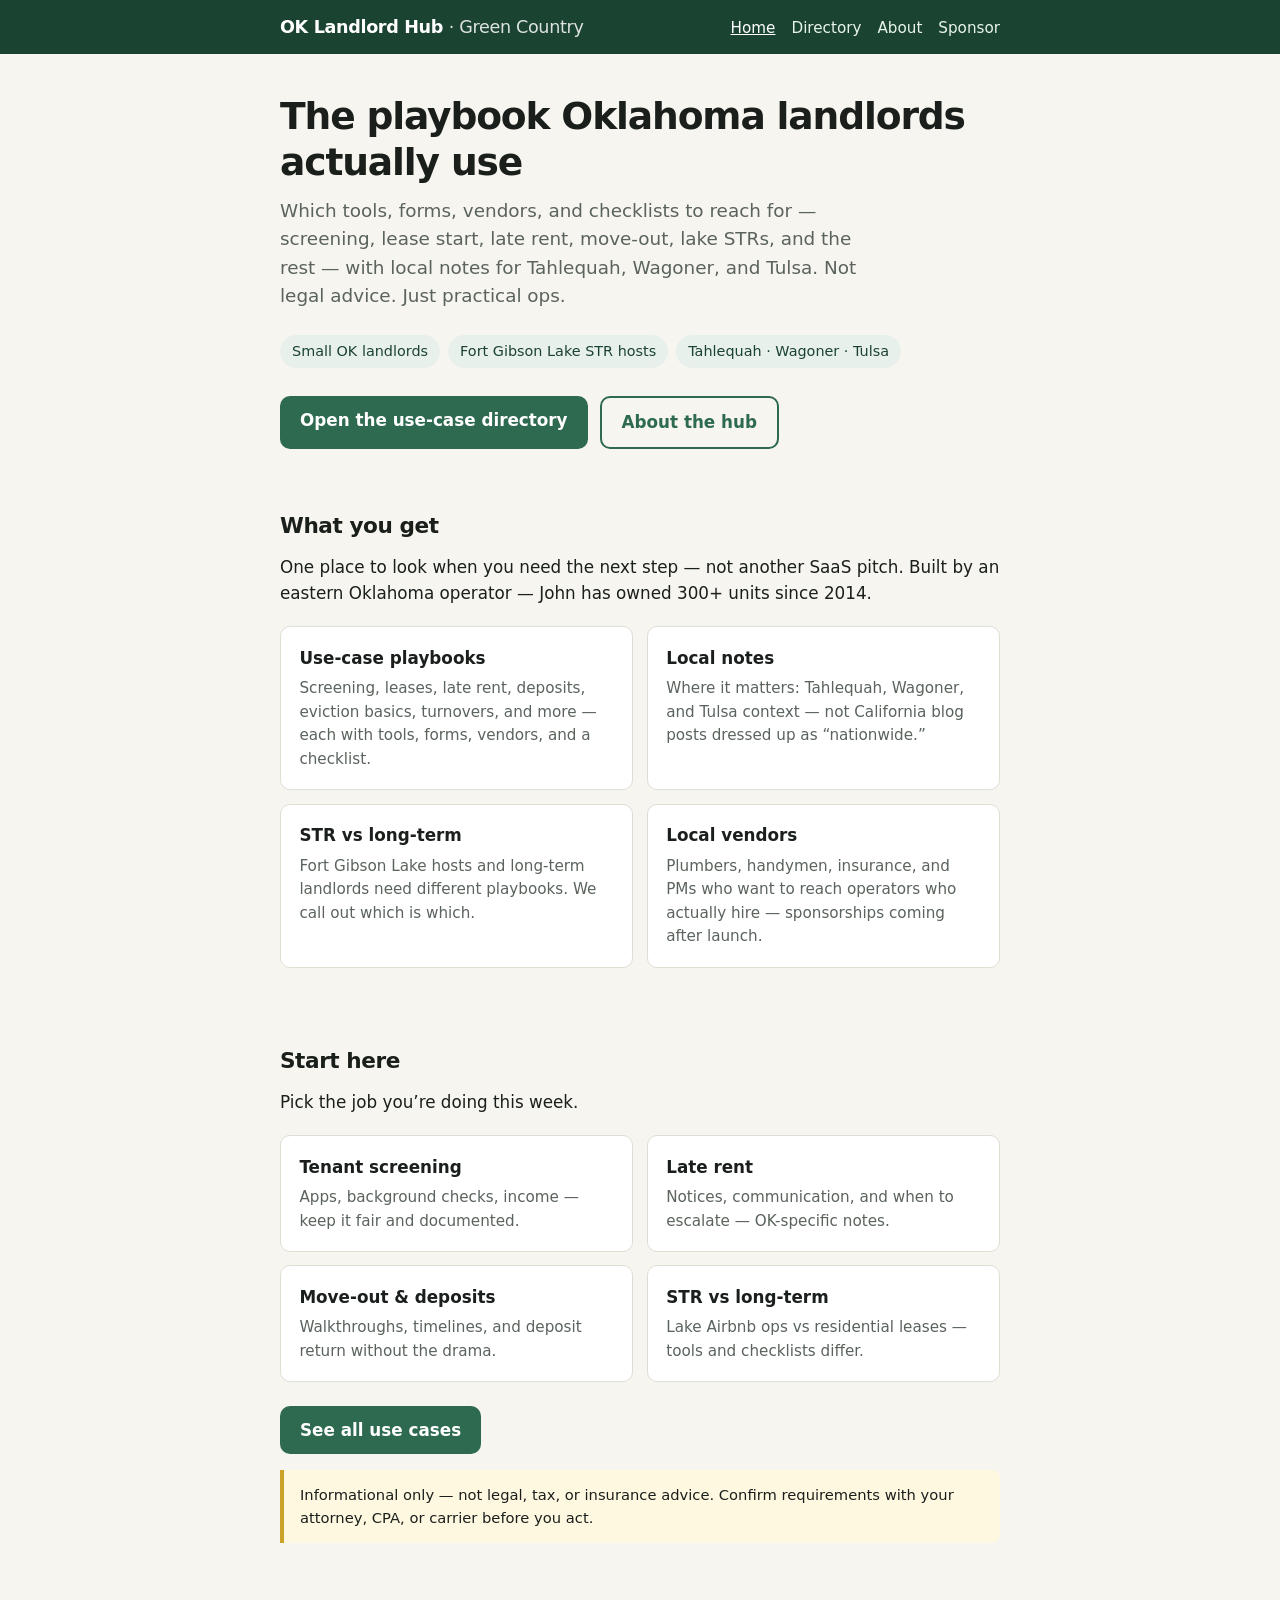
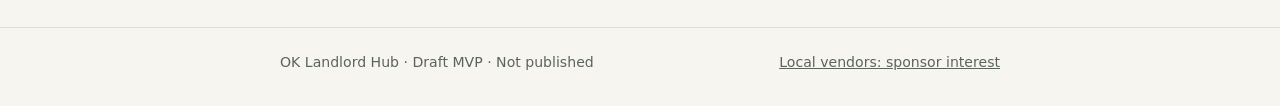
==== index.html @ 3c084bcd "OK Landlord Hub MVP site" ====
<!DOCTYPE html>
<html lang="en">
<head>
  <meta charset="utf-8">
  <meta name="viewport" content="width=device-width, initial-scale=1">
  <title>OK Landlord Hub — Playbooks for Oklahoma landlords &amp; lake STRs</title>
  <meta name="description" content="Practical tools, forms, vendors, and checklists for Oklahoma small landlords and Fort Gibson Lake short-term rental hosts. Tahlequah, Wagoner, Tulsa.">
  <link rel="stylesheet" href="styles.css">
</head>
<body>
  <header class="site-header">
    <div class="wrap">
      <a class="logo" href="index.html">OK Landlord Hub <span>· Green Country</span></a>
      <nav aria-label="Main">
        <ul class="nav">
          <li><a href="index.html" aria-current="page">Home</a></li>
          <li><a href="directory.html">Directory</a></li>
          <li><a href="about.html">About</a></li>
          <li><a href="sponsorship.html">Sponsor</a></li>
        </ul>
      </nav>
    </div>
  </header>

  <main>
    <section class="hero">
      <div class="wrap">
        <h1>The playbook Oklahoma landlords actually use</h1>
        <p class="lede">
          Which tools, forms, vendors, and checklists to reach for — screening, lease start,
          late rent, move-out, lake STRs, and the rest — with local notes for Tahlequah,
          Wagoner, and Tulsa. Not legal advice. Just practical ops.
        </p>
        <ul class="who" aria-label="Who this is for">
          <li>Small OK landlords</li>
          <li>Fort Gibson Lake STR hosts</li>
          <li>Tahlequah · Wagoner · Tulsa</li>
        </ul>
        <div class="btn-row">
          <a class="btn" href="directory.html">Open the use-case directory</a>
          <a class="btn btn-outline" href="about.html">About the hub</a>
        </div>
      </div>
    </section>

    <section class="section">
      <div class="wrap">
        <h2>What you get</h2>
        <p class="muted">
          One place to look when you need the next step — not another SaaS pitch.
          Built by an eastern Oklahoma operator — John has owned 300+ units since 2014.
        </p>
        <div class="card-grid">
          <article class="card">
            <h3><a href="directory.html">Use-case playbooks</a></h3>
            <p>Screening, leases, late rent, deposits, eviction basics, turnovers, and more — each with tools, forms, vendors, and a checklist.</p>
          </article>
          <article class="card">
            <h3>Local notes</h3>
            <p>Where it matters: Tahlequah, Wagoner, and Tulsa context — not California blog posts dressed up as “nationwide.”</p>
          </article>
          <article class="card">
            <h3>STR vs long-term</h3>
            <p>Fort Gibson Lake hosts and long-term landlords need different playbooks. We call out which is which.</p>
          </article>
          <article class="card">
            <h3><a href="sponsorship.html">Local vendors</a></h3>
            <p>Plumbers, handymen, insurance, and PMs who want to reach operators who actually hire — sponsorships coming after launch.</p>
          </article>
        </div>
      </div>
    </section>

    <section class="section">
      <div class="wrap">
        <h2>Start here</h2>
        <p class="muted">Pick the job you’re doing this week.</p>
        <div class="card-grid">
          <article class="card">
            <h3><a href="directory.html#screening">Tenant screening</a></h3>
            <p>Apps, background checks, income — keep it fair and documented.</p>
          </article>
          <article class="card">
            <h3><a href="directory.html#late-rent">Late rent</a></h3>
            <p>Notices, communication, and when to escalate — OK-specific notes.</p>
          </article>
          <article class="card">
            <h3><a href="directory.html#move-out">Move-out &amp; deposits</a></h3>
            <p>Walkthroughs, timelines, and deposit return without the drama.</p>
          </article>
          <article class="card">
            <h3><a href="directory.html#str-vs-ltr">STR vs long-term</a></h3>
            <p>Lake Airbnb ops vs residential leases — tools and checklists differ.</p>
          </article>
        </div>
        <p style="margin-top:1.5rem">
          <a class="btn" href="directory.html">See all use cases</a>
        </p>
        <p class="notice" role="note">
          Informational only — not legal, tax, or insurance advice. Confirm requirements with
          your attorney, CPA, or carrier before you act.
        </p>
      </div>
    </section>
  </main>

  <footer class="site-footer">
    <div class="wrap">
      <span>OK Landlord Hub · Draft MVP · Not published</span>
      <span><a href="sponsorship.html">Local vendors: sponsor interest</a></span>
    </div>
  </footer>
</body>
</html>
---- styles.css ----
/* OK Landlord Hub — shared mobile-friendly styles */
:root {
  --ink: #1a1f1c;
  --muted: #5a635c;
  --bg: #f7f5f0;
  --card: #ffffff;
  --accent: #2d6a4f;
  --accent-dark: #1b4332;
  --border: #e0ddd4;
  --warn: #7a5c00;
  --warn-bg: #fff8e1;
  --radius: 10px;
  --max: 720px;
  --font: system-ui, -apple-system, "Segoe UI", Roboto, "Helvetica Neue", Arial, sans-serif;
}

*, *::before, *::after { box-sizing: border-box; }

html { scroll-behavior: smooth; }

body {
  margin: 0;
  font-family: var(--font);
  font-size: 1.05rem;
  line-height: 1.55;
  color: var(--ink);
  background: var(--bg);
}

a { color: var(--accent); }
a:hover { color: var(--accent-dark); }

img { max-width: 100%; height: auto; }

.wrap {
  width: min(100% - 2rem, var(--max));
  margin-inline: auto;
}

/* Header */
.site-header {
  background: var(--accent-dark);
  color: #fff;
  padding: 0.85rem 0;
  position: sticky;
  top: 0;
  z-index: 20;
}

.site-header .wrap {
  display: flex;
  flex-wrap: wrap;
  align-items: center;
  justify-content: space-between;
  gap: 0.75rem 1.25rem;
}

.logo {
  color: #fff;
  text-decoration: none;
  font-weight: 700;
  font-size: 1.1rem;
  letter-spacing: -0.02em;
}

.logo span { font-weight: 500; opacity: 0.85; }

.nav {
  display: flex;
  flex-wrap: wrap;
  gap: 0.35rem 1rem;
  list-style: none;
  margin: 0;
  padding: 0;
}

.nav a {
  color: #e8f5e9;
  text-decoration: none;
  font-size: 0.95rem;
}

.nav a:hover,
.nav a[aria-current="page"] {
  color: #fff;
  text-decoration: underline;
}

/* Hero */
.hero {
  padding: 2.5rem 0 2rem;
}

.hero h1 {
  margin: 0 0 0.75rem;
  font-size: clamp(1.75rem, 5vw, 2.35rem);
  line-height: 1.2;
  letter-spacing: -0.03em;
}

.hero .lede {
  font-size: 1.15rem;
  color: var(--muted);
  margin: 0 0 1.5rem;
  max-width: 38rem;
}

.who {
  display: flex;
  flex-wrap: wrap;
  gap: 0.5rem;
  margin: 0 0 1.75rem;
  padding: 0;
  list-style: none;
}

.who li {
  background: #e8f0eb;
  color: var(--accent-dark);
  font-size: 0.9rem;
  padding: 0.35rem 0.75rem;
  border-radius: 999px;
}

/* Buttons */
.btn {
  display: inline-block;
  background: var(--accent);
  color: #fff !important;
  text-decoration: none;
  font-weight: 600;
  padding: 0.7rem 1.25rem;
  border-radius: var(--radius);
  border: none;
  cursor: pointer;
}

.btn:hover { background: var(--accent-dark); }

.btn-outline {
  background: transparent;
  color: var(--accent) !important;
  border: 2px solid var(--accent);
}

.btn-outline:hover {
  background: var(--accent);
  color: #fff !important;
}

.btn-row {
  display: flex;
  flex-wrap: wrap;
  gap: 0.75rem;
}

/* Sections */
.section {
  padding: 1.75rem 0;
}

.section h2 {
  margin: 0 0 0.75rem;
  font-size: 1.35rem;
  letter-spacing: -0.02em;
}

.section p { margin: 0 0 1rem; color: var(--ink); }

.muted { color: var(--muted); }

/* Cards / use cases */
.card-grid {
  display: grid;
  gap: 0.85rem;
  margin: 1.25rem 0;
}

@media (min-width: 560px) {
  .card-grid { grid-template-columns: 1fr 1fr; }
}

.card {
  background: var(--card);
  border: 1px solid var(--border);
  border-radius: var(--radius);
  padding: 1.1rem 1.15rem;
}

.card h3 {
  margin: 0 0 0.4rem;
  font-size: 1.05rem;
}

.card h3 a {
  color: var(--ink);
  text-decoration: none;
}

.card h3 a:hover { color: var(--accent); }

.card p {
  margin: 0;
  font-size: 0.95rem;
  color: var(--muted);
}

/* Use-case details (directory) */
details.usecase {
  background: var(--card);
  border: 1px solid var(--border);
  border-radius: var(--radius);
  margin-bottom: 0.75rem;
}

details.usecase summary {
  cursor: pointer;
  padding: 1rem 1.15rem;
  font-weight: 650;
  list-style: none;
  display: flex;
  justify-content: space-between;
  align-items: center;
  gap: 1rem;
}

details.usecase summary::-webkit-details-marker { display: none; }

details.usecase summary::after {
  content: "+";
  font-weight: 400;
  font-size: 1.25rem;
  color: var(--muted);
  flex-shrink: 0;
}

details.usecase[open] summary::after { content: "−"; }

.usecase-body {
  padding: 0 1.15rem 1.25rem;
  border-top: 1px solid var(--border);
}

.usecase-body > p {
  margin: 1rem 0 0.75rem;
  color: var(--muted);
  font-size: 0.98rem;
}

.usecase-body h4 {
  margin: 1.1rem 0 0.35rem;
  font-size: 0.85rem;
  text-transform: uppercase;
  letter-spacing: 0.04em;
  color: var(--accent-dark);
}

.usecase-body ul {
  margin: 0.25rem 0 0;
  padding-left: 1.2rem;
  color: var(--ink);
  font-size: 0.95rem;
}

.usecase-body li { margin-bottom: 0.25rem; }

.local-notes {
  background: #f0f4f1;
  border-radius: 8px;
  padding: 0.85rem 1rem;
  margin-top: 1rem;
  font-size: 0.92rem;
}

.local-notes strong { display: block; margin-bottom: 0.35rem; }

/* Notice */
.notice {
  background: var(--warn-bg);
  border-left: 4px solid #c9a227;
  color: var(--warn);
  padding: 0.85rem 1rem;
  border-radius: 0 8px 8px 0;
  font-size: 0.92rem;
  margin: 1.25rem 0;
}

/* Sponsorship */
.sponsor-list {
  margin: 1rem 0;
  padding-left: 1.2rem;
}

.sponsor-list li { margin-bottom: 0.5rem; }

.contact-box {
  background: var(--card);
  border: 1px dashed var(--border);
  border-radius: var(--radius);
  padding: 1.25rem;
  margin-top: 1.5rem;
}

.contact-box code {
  background: #eee;
  padding: 0.15rem 0.4rem;
  border-radius: 4px;
  font-size: 0.9rem;
}

/* Footer */
.site-footer {
  margin-top: 2.5rem;
  padding: 1.5rem 0 2rem;
  border-top: 1px solid var(--border);
  font-size: 0.88rem;
  color: var(--muted);
}

.site-footer a { color: var(--muted); }

.site-footer .wrap {
  display: flex;
  flex-wrap: wrap;
  gap: 0.5rem 1.5rem;
  justify-content: space-between;
}
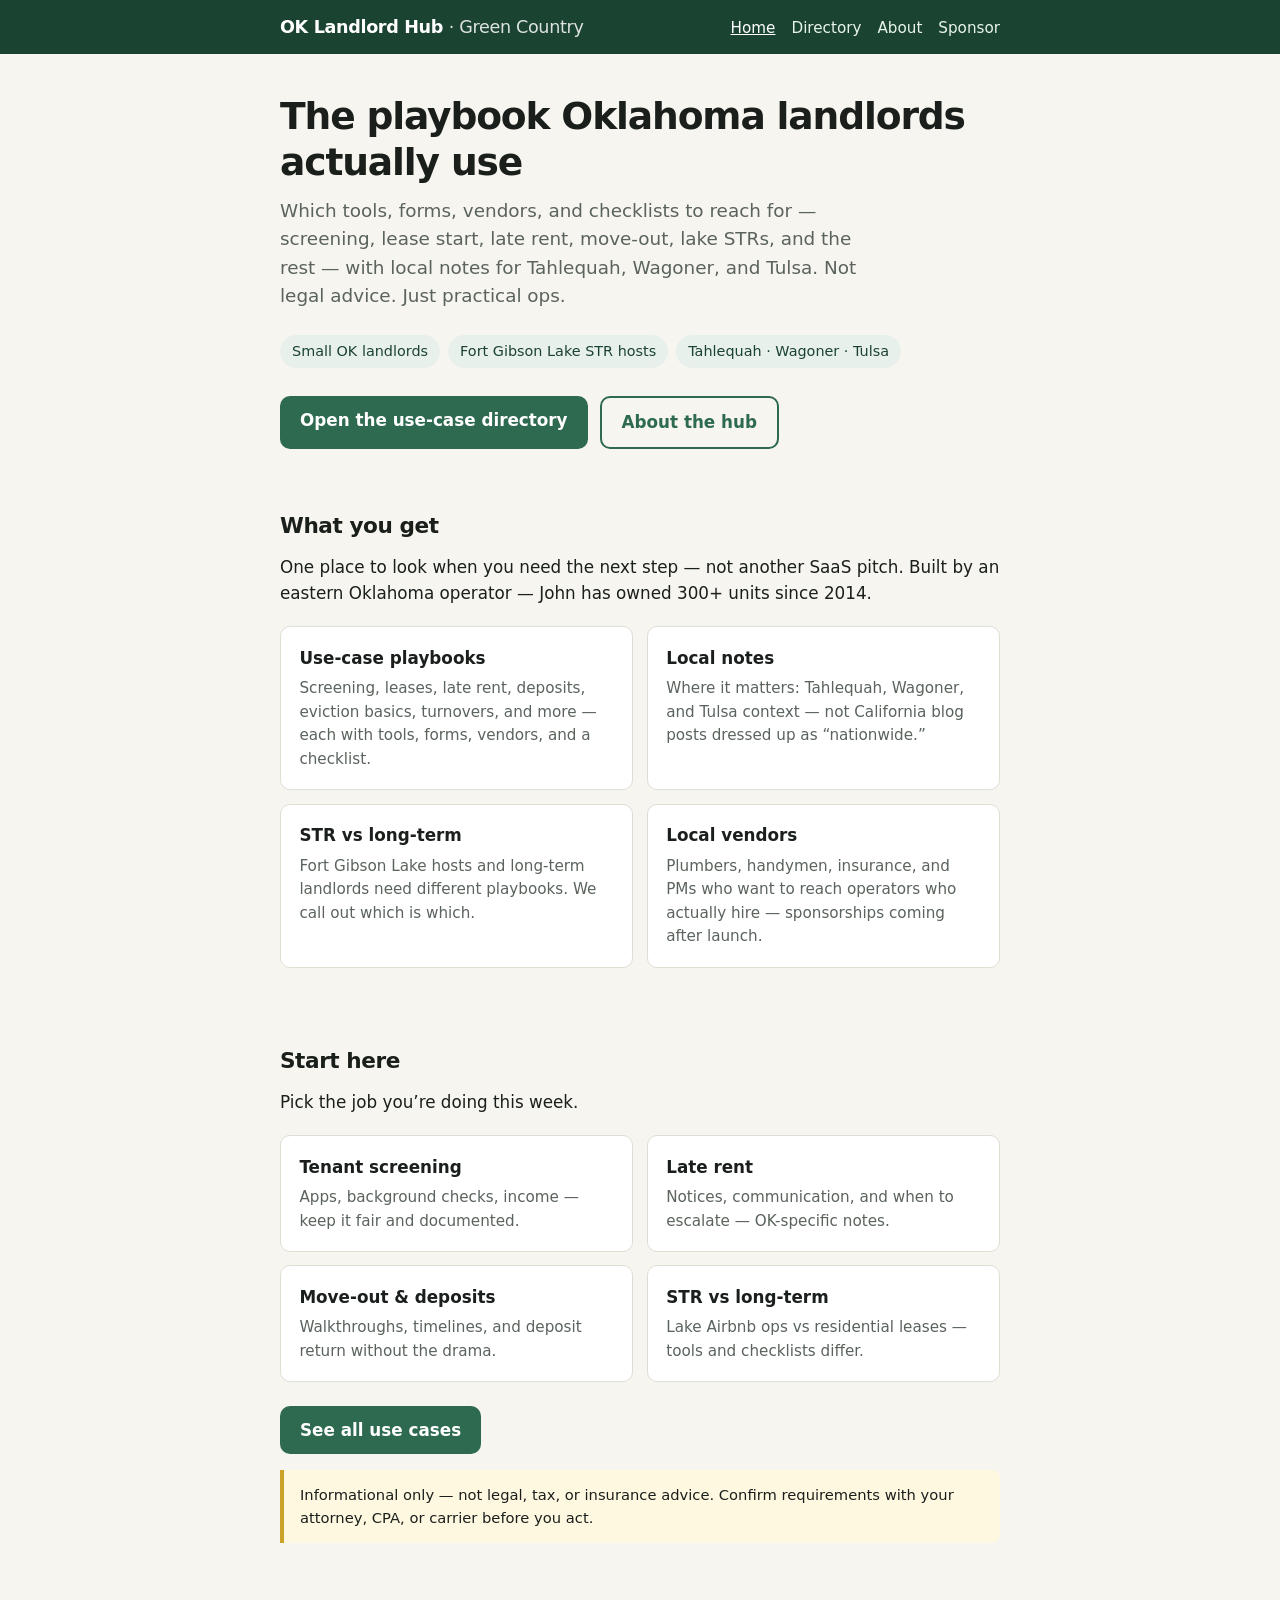
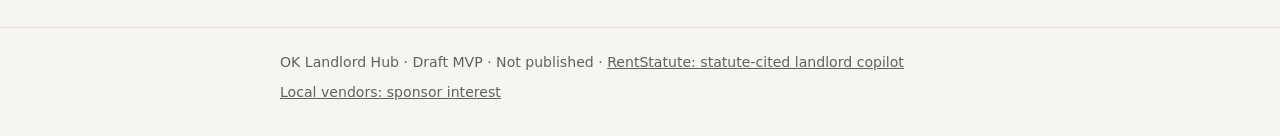
==== commit 7ff929ef: "SEO: canonical, OG, JSON-LD, sitemap, robots, RentStatute links" ====
--- a/index.html
+++ b/index.html
@@ -6,6 +6,15 @@
   <title>OK Landlord Hub — Playbooks for Oklahoma landlords &amp; lake STRs</title>
   <meta name="description" content="Practical tools, forms, vendors, and checklists for Oklahoma small landlords and Fort Gibson Lake short-term rental hosts. Tahlequah, Wagoner, Tulsa.">
   <link rel="stylesheet" href="styles.css">
+  <link rel="canonical" href="https://5dogsproperties.github.io/ok-landlord-hub/">
+  <meta property="og:type" content="website">
+  <meta property="og:site_name" content="OK Landlord Hub">
+  <meta property="og:title" content="OK Landlord Hub — Playbooks for Oklahoma landlords &amp; lake STRs">
+  <meta property="og:description" content="Practical tools, forms, vendors, and checklists for Oklahoma small landlords and Fort Gibson Lake short-term rental hosts. Tahlequah, Wagoner, Tulsa.">
+  <meta property="og:url" content="https://5dogsproperties.github.io/ok-landlord-hub/">
+  <meta name="twitter:card" content="summary">
+  <script type="application/ld+json">{"@context": "https://schema.org", "@type": "WebPage", "name": "OK Landlord Hub \u2014 Playbooks for Oklahoma landlords &amp; lake STRs", "description": "Practical tools, forms, vendors, and checklists for Oklahoma small landlords and Fort Gibson Lake short-term rental hosts. Tahlequah, Wagoner, Tulsa.", "url": "https://5dogsproperties.github.io/ok-landlord-hub/", "isPartOf": {"@type": "WebSite", "name": "OK Landlord Hub", "url": "https://5dogsproperties.github.io/ok-landlord-hub/"}, "publisher": {"@type": "Organization", "name": "5 Dogs Properties", "email": "5dogsproperties@gmail.com", "url": "https://5dogsproperties.github.io/ok-landlord-hub/"}}</script>
+  <script type="application/ld+json">{"@context": "https://schema.org", "@type": "WebSite", "name": "OK Landlord Hub", "url": "https://5dogsproperties.github.io/ok-landlord-hub/", "publisher": {"@type": "Organization", "name": "5 Dogs Properties", "email": "5dogsproperties@gmail.com", "url": "https://5dogsproperties.github.io/ok-landlord-hub/"}}</script>
 </head>
 <body>
   <header class="site-header">
@@ -106,7 +115,7 @@
 
   <footer class="site-footer">
     <div class="wrap">
-      <span>OK Landlord Hub · Draft MVP · Not published</span>
+      <span>OK Landlord Hub · Draft MVP · Not published · <a href="https://rentstatute.com/">RentStatute: statute-cited landlord copilot</a></span>
       <span><a href="sponsorship.html">Local vendors: sponsor interest</a></span>
     </div>
   </footer>
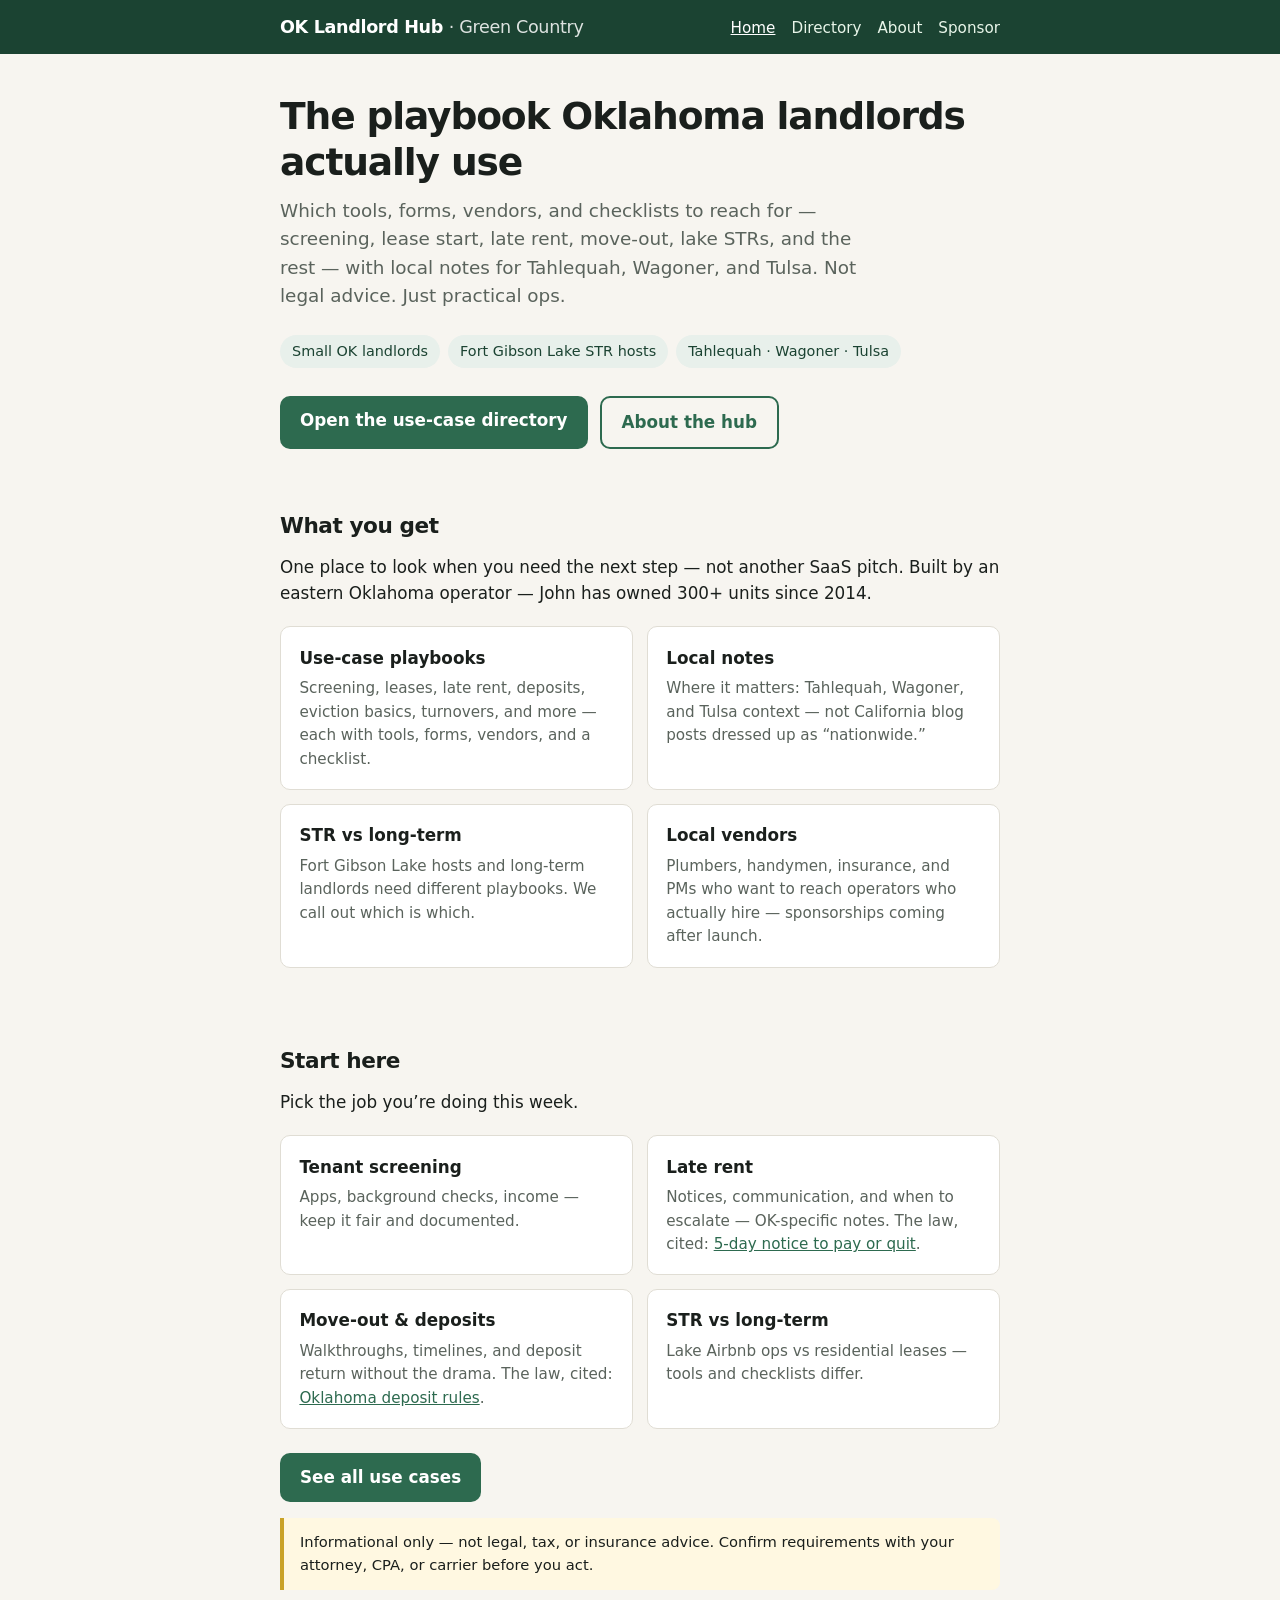
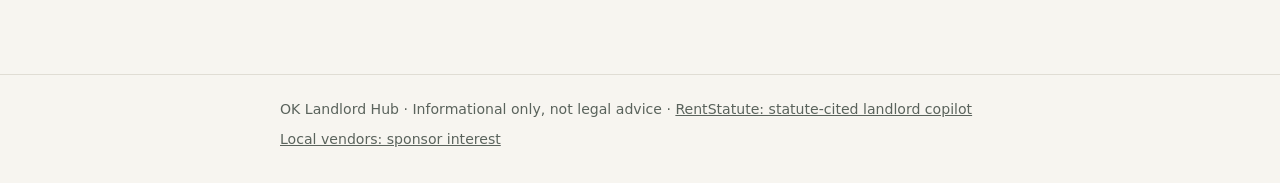
==== commit a58db658: "Link directory and home to new RentStatute Oklahoma pages; fix stale footer; sitemap lastmod" ====
--- a/index.html
+++ b/index.html
@@ -1,6 +1,8 @@
 <!DOCTYPE html>
 <html lang="en">
 <head>
+<meta name="google-site-verification" content="8E51tXcC-1-HpyUYvp-smtrXSxabDffGj0I8AzgCidQ" />
+<meta name="google-site-verification" content="743L6mstXKd1lOTclPl0C3BLfo6pj5KN4j8V_lOBXwE" />
   <meta charset="utf-8">
   <meta name="viewport" content="width=device-width, initial-scale=1">
   <title>OK Landlord Hub — Playbooks for Oklahoma landlords &amp; lake STRs</title>
@@ -91,11 +93,11 @@
           </article>
           <article class="card">
             <h3><a href="directory.html#late-rent">Late rent</a></h3>
-            <p>Notices, communication, and when to escalate — OK-specific notes.</p>
+            <p>Notices, communication, and when to escalate — OK-specific notes. The law, cited: <a href="https://rentstatute.com/oklahoma/late-rent-5-day-notice/">5-day notice to pay or quit</a>.</p>
           </article>
           <article class="card">
             <h3><a href="directory.html#move-out">Move-out &amp; deposits</a></h3>
-            <p>Walkthroughs, timelines, and deposit return without the drama.</p>
+            <p>Walkthroughs, timelines, and deposit return without the drama. The law, cited: <a href="https://rentstatute.com/oklahoma/security-deposit/">Oklahoma deposit rules</a>.</p>
           </article>
           <article class="card">
             <h3><a href="directory.html#str-vs-ltr">STR vs long-term</a></h3>
@@ -115,9 +117,10 @@
 
   <footer class="site-footer">
     <div class="wrap">
-      <span>OK Landlord Hub · Draft MVP · Not published · <a href="https://rentstatute.com/">RentStatute: statute-cited landlord copilot</a></span>
+      <span>OK Landlord Hub · Informational only, not legal advice · <a href="https://rentstatute.com/">RentStatute: statute-cited landlord copilot</a></span>
       <span><a href="sponsorship.html">Local vendors: sponsor interest</a></span>
     </div>
   </footer>
+<script data-goatcounter="https://5dogsproperties.goatcounter.com/count" async src="//gc.zgo.at/count.js"></script>
 </body>
 </html>
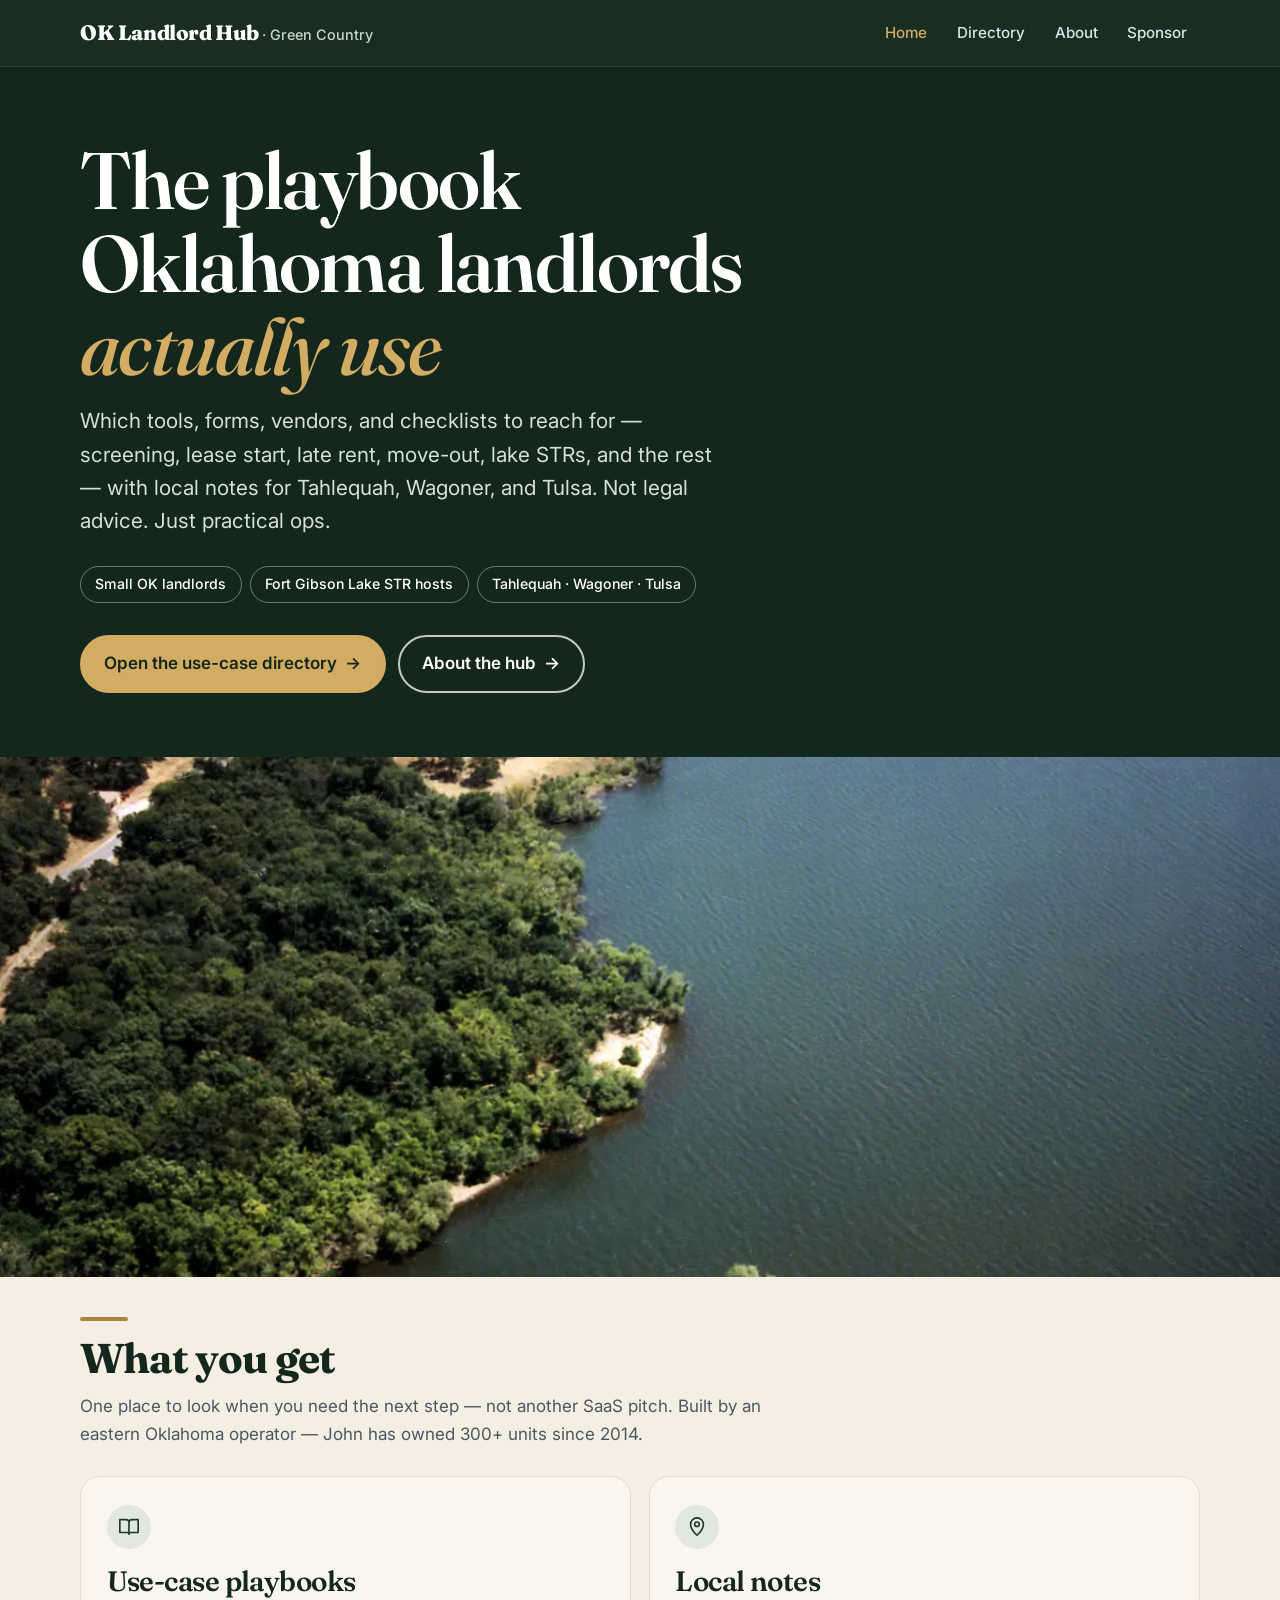
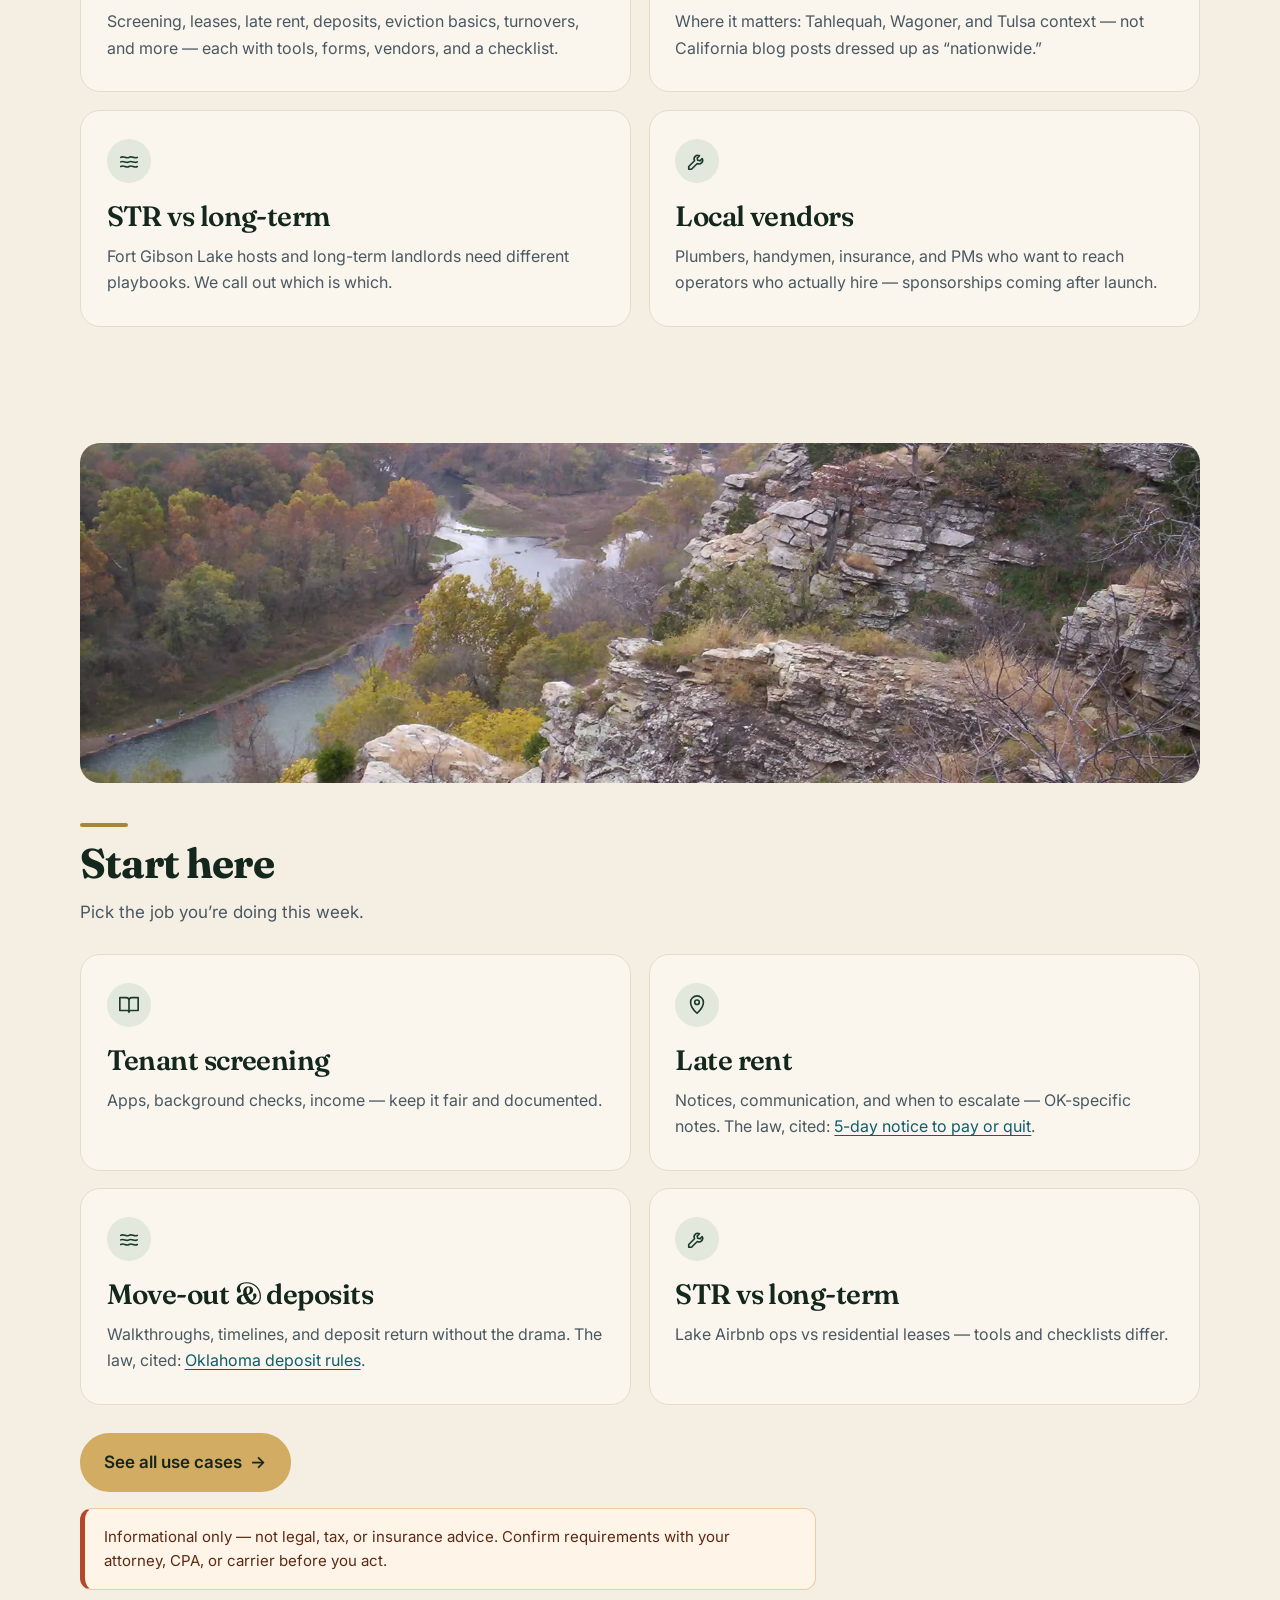
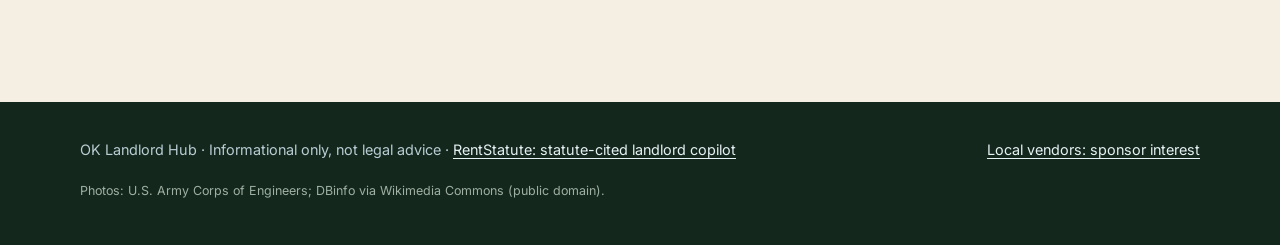
==== commit 6ff05c53: "Redesign: Green Country hero, public-domain lake/prairie photos, card layout (text unchanged + photo" ====
--- a/index.html
+++ b/index.html
@@ -7,7 +7,11 @@
   <meta name="viewport" content="width=device-width, initial-scale=1">
   <title>OK Landlord Hub — Playbooks for Oklahoma landlords &amp; lake STRs</title>
   <meta name="description" content="Practical tools, forms, vendors, and checklists for Oklahoma small landlords and Fort Gibson Lake short-term rental hosts. Tahlequah, Wagoner, Tulsa.">
+  <link rel="preconnect" href="https://fonts.googleapis.com">
+  <link rel="preconnect" href="https://fonts.gstatic.com" crossorigin>
+  <link rel="stylesheet" href="https://fonts.googleapis.com/css2?family=Fraunces:opsz,wght@9..144,600;9..144,700;9..144,800&family=Inter:wght@400;500;600&display=swap">
   <link rel="stylesheet" href="styles.css">
+  <script src="reveal.js"></script>
   <link rel="canonical" href="https://5dogsproperties.github.io/ok-landlord-hub/">
   <meta property="og:type" content="website">
   <meta property="og:site_name" content="OK Landlord Hub">
@@ -36,7 +40,7 @@
   <main>
     <section class="hero">
       <div class="wrap">
-        <h1>The playbook Oklahoma landlords actually use</h1>
+        <h1>The playbook Oklahoma landlords <em>actually use</em></h1>
         <p class="lede">
           Which tools, forms, vendors, and checklists to reach for — screening, lease start,
           late rent, move-out, lake STRs, and the rest — with local notes for Tahlequah,
@@ -53,6 +57,8 @@
         </div>
       </div>
     </section>
+
+    <figure class="photo-band" aria-hidden="true"><img src="img/fort-gibson-lake-aerial.webp" alt="" fetchpriority="high" decoding="async"></figure>
 
     <section class="section">
       <div class="wrap">
@@ -81,6 +87,8 @@
         </div>
       </div>
     </section>
+
+    <figure class="photo-band photo-band--inset" aria-hidden="true"><img src="img/illinois-river-tenkiller-bluffs.webp" alt="" decoding="async"></figure>
 
     <section class="section">
       <div class="wrap">
@@ -119,6 +127,7 @@
     <div class="wrap">
       <span>OK Landlord Hub · Informational only, not legal advice · <a href="https://rentstatute.com/">RentStatute: statute-cited landlord copilot</a></span>
       <span><a href="sponsorship.html">Local vendors: sponsor interest</a></span>
+      <p class="photo-credit">Photos: U.S. Army Corps of Engineers; DBinfo via Wikimedia Commons (public domain).</p>
     </div>
   </footer>
 <script data-goatcounter="https://5dogsproperties.goatcounter.com/count" async src="//gc.zgo.at/count.js"></script>
--- a/styles.css
+++ b/styles.css
@@ -1,327 +1,153 @@
-/* OK Landlord Hub — shared mobile-friendly styles */
-:root {
-  --ink: #1a1f1c;
-  --muted: #5a635c;
-  --bg: #f7f5f0;
-  --card: #ffffff;
-  --accent: #2d6a4f;
-  --accent-dark: #1b4332;
-  --border: #e0ddd4;
-  --warn: #7a5c00;
-  --warn-bg: #fff8e1;
-  --radius: 10px;
-  --max: 720px;
-  --font: system-ui, -apple-system, "Segoe UI", Roboto, "Helvetica Neue", Arial, sans-serif;
+/* OK Landlord Hub — redesign: lake teal/navy, red-dirt terracotta, warm sand */
+:root{
+  --navy:#0e2a3b; --teal:#0f5e6b; --teal-2:#137a86; --lake:#d9ecee;
+  --clay:#b5482a; --clay-dark:#8f3519; --sand:#f5ecdc; --sand-2:#ead9bb;
+  --ink:#16222b; --muted:#4a5862; --card:#fffdf9; --border:#e4d7c0;
+  --radius:16px; --max:1120px;
+  --display:"Fraunces", Georgia, "Times New Roman", serif;
+  --sans:"Inter", system-ui, -apple-system, "Segoe UI", Roboto, Arial, sans-serif;
+  --shadow:0 1px 2px rgba(14,42,59,.06),0 8px 24px -12px rgba(14,42,59,.25);
 }
+*,*::before,*::after{box-sizing:border-box}
+html{scroll-behavior:smooth}
+body{margin:0;font-family:var(--sans);font-size:1.0625rem;line-height:1.6;color:var(--ink);background:var(--sand);-webkit-font-smoothing:antialiased}
+a{color:var(--teal);text-underline-offset:3px;transition:color .2s}
+a:hover{color:var(--clay)}
+a:focus-visible,summary:focus-visible,.btn:focus-visible{outline:3px solid var(--clay);outline-offset:3px;border-radius:6px}
+img{max-width:100%;height:auto}
+.wrap{width:min(100% - 2.5rem,var(--max));margin-inline:auto}
+h1,h2,h3{font-family:var(--display);letter-spacing:-.02em;line-height:1.1;color:var(--navy)}
+.site-header{background:rgba(14,42,59,.96);backdrop-filter:saturate(1.4) blur(8px);color:#fff;padding:.9rem 0;position:sticky;top:0;z-index:20;border-bottom:3px solid var(--clay)}
+.site-header .wrap{display:flex;flex-wrap:wrap;align-items:center;justify-content:space-between;gap:.6rem 1.25rem}
+.logo{color:#fff;text-decoration:none;font-family:var(--display);font-weight:800;font-size:1.3rem;letter-spacing:-.02em}
+.logo span{font-family:var(--sans);font-weight:500;font-size:.85rem;color:#f2b8a3;letter-spacing:.06em;text-transform:uppercase}
+.logo:hover{color:#fff}
+.nav{display:flex;flex-wrap:wrap;gap:.25rem;list-style:none;margin:0;padding:0}
+.nav a{display:block;color:#d6e7ea;text-decoration:none;font-size:.95rem;font-weight:500;padding:.4rem .8rem;border-radius:999px;transition:background .2s,color .2s}
+.nav a:hover{background:rgba(255,255,255,.1);color:#fff}
+.nav a[aria-current="page"]{background:var(--clay);color:#fff}
+.hero{position:relative;overflow:hidden;color:#fff;padding:4rem 0 5rem;
+  background:
+    radial-gradient(1200px 400px at 85% -10%,rgba(19,122,134,.55),transparent 60%),
+    radial-gradient(800px 380px at -10% 110%,rgba(181,72,42,.45),transparent 60%),
+    linear-gradient(160deg,var(--navy) 0%,#123f52 55%,var(--teal) 100%)}
+.hero::after{content:"";position:absolute;left:0;right:0;bottom:-1px;height:48px;background:var(--sand);
+  clip-path:polygon(0 70%,12% 45%,25% 62%,38% 30%,52% 58%,66% 35%,80% 60%,92% 40%,100% 55%,100% 100%,0 100%)}
+.hero .wrap{position:relative;z-index:1}
+.hero h1{color:#fff;margin:0 0 1rem;font-size:clamp(2.4rem,7vw,4.6rem);font-weight:800;max-width:16ch}
+.hero .lede{font-size:clamp(1.08rem,2.2vw,1.3rem);color:#d9e9ec;margin:0 0 1.75rem;max-width:40rem}
+.hero a:not(.btn){color:#ffd2c2}
+.who{display:flex;flex-wrap:wrap;gap:.5rem;margin:0 0 2rem;padding:0;list-style:none}
+.who li{background:rgba(255,255,255,.1);border:1px solid rgba(255,255,255,.25);color:#fff;font-size:.88rem;font-weight:500;padding:.4rem .9rem;border-radius:999px}
+.btn{display:inline-flex;align-items:center;gap:.5rem;background:var(--clay);color:#fff!important;text-decoration:none;font-weight:600;padding:.85rem 1.4rem;border-radius:999px;border:2px solid var(--clay);cursor:pointer;transition:transform .2s,background .2s;box-shadow:0 6px 18px -8px rgba(181,72,42,.8)}
+.btn::after{content:"→";transition:transform .2s}
+.btn:hover{background:var(--clay-dark);border-color:var(--clay-dark);transform:translateY(-2px)}
+.btn:hover::after{transform:translateX(3px)}
+.btn-outline{background:transparent;color:var(--teal)!important;border-color:var(--teal);box-shadow:none}
+.btn-outline:hover{background:var(--teal);border-color:var(--teal);color:#fff!important}
+.hero .btn-outline{color:#fff!important;border-color:rgba(255,255,255,.7)}
+.hero .btn-outline:hover{background:#fff;color:var(--navy)!important}
+.btn-row{display:flex;flex-wrap:wrap;gap:.75rem}
+.section{padding:3rem 0}
+.section+.section{padding-top:1rem}
+.section h2{margin:0 0 .75rem;font-size:clamp(1.8rem,4vw,2.6rem);font-weight:700}
+.section h2::before{content:"";display:block;width:48px;height:4px;border-radius:4px;background:var(--clay);margin-bottom:.9rem}
+.section p{margin:0 0 1rem}
+.section h3{font-size:1.3rem}
+.muted{color:var(--muted)}
+.section>.wrap>p,.section>.wrap>ul{max-width:46rem}
+.card-grid{display:grid;gap:1rem;margin:1.75rem 0}
+@media(min-width:620px){.card-grid{grid-template-columns:1fr 1fr}}
+@media(min-width:1000px){.card-grid{grid-template-columns:repeat(4,1fr)}}
+.card{background:var(--card);border:1px solid var(--border);border-top:4px solid var(--teal);border-radius:var(--radius);padding:1.4rem 1.3rem 1.5rem;box-shadow:var(--shadow);transition:transform .25s,box-shadow .25s}
+.card:nth-child(2n){border-top-color:var(--clay)}
+.card:hover{transform:translateY(-4px);box-shadow:0 2px 4px rgba(14,42,59,.08),0 18px 36px -16px rgba(14,42,59,.35)}
+.card h3{margin:0 0 .5rem;font-size:1.25rem}
+.card h3 a{color:var(--navy);text-decoration:none}
+.card h3 a:hover{color:var(--clay)}
+.card p{margin:0;font-size:.96rem;color:var(--muted)}
+details.usecase{background:var(--card);border:1px solid var(--border);border-left:5px solid var(--teal);border-radius:var(--radius);margin-bottom:1rem;box-shadow:var(--shadow);transition:box-shadow .25s,transform .25s}
+details.usecase:nth-of-type(2n){border-left-color:var(--clay)}
+details.usecase:hover{transform:translateY(-2px)}
+details.usecase[open]{box-shadow:0 2px 4px rgba(14,42,59,.08),0 18px 40px -18px rgba(14,42,59,.4)}
+details.usecase summary{cursor:pointer;padding:1.2rem 1.4rem;font-family:var(--display);font-weight:700;font-size:1.25rem;color:var(--navy);list-style:none;display:flex;justify-content:space-between;align-items:center;gap:1rem}
+details.usecase summary::-webkit-details-marker{display:none}
+details.usecase summary::after{content:"+";font-family:var(--sans);font-weight:500;font-size:1.3rem;color:#fff;background:var(--teal);width:2rem;height:2rem;border-radius:50%;display:grid;place-items:center;flex-shrink:0;transition:transform .3s,background .3s}
+details.usecase[open] summary::after{transform:rotate(45deg);background:var(--clay)}
+.usecase-body{padding:0 1.4rem 1.5rem;border-top:1px dashed var(--border)}
+.usecase-body>p{margin:1rem 0 .75rem;color:var(--muted)}
+.usecase-body h4{margin:1.25rem 0 .4rem;font-size:.78rem;text-transform:uppercase;letter-spacing:.1em;color:var(--clay-dark)}
+.usecase-body ul{margin:.25rem 0 0;padding-left:1.2rem;font-size:.97rem}
+.usecase-body li{margin-bottom:.3rem}
+.usecase-body li::marker{color:var(--teal)}
+.local-notes{background:var(--lake);border-radius:12px;padding:1rem 1.15rem;margin-top:1.25rem;font-size:.94rem;color:var(--navy)}
+.local-notes strong{display:block;margin-bottom:.35rem;font-family:var(--display)}
+.notice{background:#fff4e8;border:1px solid #f0c9a8;border-left:5px solid var(--clay);color:#5c2a14;padding:1rem 1.2rem;border-radius:12px;font-size:.94rem;margin:1.75rem 0}
+.sponsor-list{margin:1rem 0;padding-left:1.2rem}
+.sponsor-list li{margin-bottom:.5rem}
+.sponsor-list li::marker{color:var(--clay)}
+.contact-box{background:var(--navy);color:#e4eff1;border-radius:var(--radius);padding:1.75rem;margin-top:2rem;box-shadow:var(--shadow)}
+.contact-box h2,.contact-box h3{color:#fff}
+.contact-box a{color:#ffc7b3}
+.contact-box code{background:rgba(255,255,255,.12);color:#fff;padding:.15rem .45rem;border-radius:6px;font-size:.92rem}
+.site-footer{margin-top:3rem;padding:2.25rem 0 2.75rem;background:var(--navy);color:#b9cdd3;font-size:.9rem;border-top:4px solid var(--clay)}
+.site-footer a{color:#e6f1f3}
+.site-footer a:hover{color:#ffc7b3}
+.site-footer .wrap{display:flex;flex-wrap:wrap;gap:.75rem 1.5rem;justify-content:space-between}
+.js .reveal{opacity:0;transform:translateY(18px);transition:opacity .7s ease,transform .7s ease}
+.js .reveal.in{opacity:1;transform:none}
+.hero h1,.hero .lede,.hero .who,.hero .btn-row{animation:rise .8s ease both}
+.hero .lede{animation-delay:.1s}.hero .who{animation-delay:.2s}.hero .btn-row{animation-delay:.3s}
+@keyframes rise{from{opacity:0;transform:translateY(16px)}to{opacity:1;transform:none}}
+@media(prefers-reduced-motion:reduce){*,*::before,*::after{animation:none!important;transition:none!important;scroll-behavior:auto!important}.js .reveal{opacity:1;transform:none}}
+.contact-box .muted{color:#c9dade}.contact-box h2::before{display:none}
+.hero .muted{color:#d3e4e7;max-width:44rem}.hero .notice{max-width:44rem}.hero p:last-child{margin-bottom:0}
 
-*, *::before, *::after { box-sizing: border-box; }
-
-html { scroll-behavior: smooth; }
-
-body {
-  margin: 0;
-  font-family: var(--font);
-  font-size: 1.05rem;
-  line-height: 1.55;
-  color: var(--ink);
-  background: var(--bg);
-}
-
-a { color: var(--accent); }
-a:hover { color: var(--accent-dark); }
-
-img { max-width: 100%; height: auto; }
-
-.wrap {
-  width: min(100% - 2rem, var(--max));
-  margin-inline: auto;
-}
-
-/* Header */
-.site-header {
-  background: var(--accent-dark);
-  color: #fff;
-  padding: 0.85rem 0;
-  position: sticky;
-  top: 0;
-  z-index: 20;
-}
-
-.site-header .wrap {
-  display: flex;
-  flex-wrap: wrap;
-  align-items: center;
-  justify-content: space-between;
-  gap: 0.75rem 1.25rem;
-}
-
-.logo {
-  color: #fff;
-  text-decoration: none;
-  font-weight: 700;
-  font-size: 1.1rem;
-  letter-spacing: -0.02em;
-}
-
-.logo span { font-weight: 500; opacity: 0.85; }
-
-.nav {
-  display: flex;
-  flex-wrap: wrap;
-  gap: 0.35rem 1rem;
-  list-style: none;
-  margin: 0;
-  padding: 0;
-}
-
-.nav a {
-  color: #e8f5e9;
-  text-decoration: none;
-  font-size: 0.95rem;
-}
-
-.nav a:hover,
-.nav a[aria-current="page"] {
-  color: #fff;
-  text-decoration: underline;
-}
-
-/* Hero */
-.hero {
-  padding: 2.5rem 0 2rem;
-}
-
-.hero h1 {
-  margin: 0 0 0.75rem;
-  font-size: clamp(1.75rem, 5vw, 2.35rem);
-  line-height: 1.2;
-  letter-spacing: -0.03em;
-}
-
-.hero .lede {
-  font-size: 1.15rem;
-  color: var(--muted);
-  margin: 0 0 1.5rem;
-  max-width: 38rem;
-}
-
-.who {
-  display: flex;
-  flex-wrap: wrap;
-  gap: 0.5rem;
-  margin: 0 0 1.75rem;
-  padding: 0;
-  list-style: none;
-}
-
-.who li {
-  background: #e8f0eb;
-  color: var(--accent-dark);
-  font-size: 0.9rem;
-  padding: 0.35rem 0.75rem;
-  border-radius: 999px;
-}
-
-/* Buttons */
-.btn {
-  display: inline-block;
-  background: var(--accent);
-  color: #fff !important;
-  text-decoration: none;
-  font-weight: 600;
-  padding: 0.7rem 1.25rem;
-  border-radius: var(--radius);
-  border: none;
-  cursor: pointer;
-}
-
-.btn:hover { background: var(--accent-dark); }
-
-.btn-outline {
-  background: transparent;
-  color: var(--accent) !important;
-  border: 2px solid var(--accent);
-}
-
-.btn-outline:hover {
-  background: var(--accent);
-  color: #fff !important;
-}
-
-.btn-row {
-  display: flex;
-  flex-wrap: wrap;
-  gap: 0.75rem;
-}
-
-/* Sections */
-.section {
-  padding: 1.75rem 0;
-}
-
-.section h2 {
-  margin: 0 0 0.75rem;
-  font-size: 1.35rem;
-  letter-spacing: -0.02em;
-}
-
-.section p { margin: 0 0 1rem; color: var(--ink); }
-
-.muted { color: var(--muted); }
-
-/* Cards / use cases */
-.card-grid {
-  display: grid;
-  gap: 0.85rem;
-  margin: 1.25rem 0;
-}
-
-@media (min-width: 560px) {
-  .card-grid { grid-template-columns: 1fr 1fr; }
-}
-
-.card {
-  background: var(--card);
-  border: 1px solid var(--border);
-  border-radius: var(--radius);
-  padding: 1.1rem 1.15rem;
-}
-
-.card h3 {
-  margin: 0 0 0.4rem;
-  font-size: 1.05rem;
-}
-
-.card h3 a {
-  color: var(--ink);
-  text-decoration: none;
-}
-
-.card h3 a:hover { color: var(--accent); }
-
-.card p {
-  margin: 0;
-  font-size: 0.95rem;
-  color: var(--muted);
-}
-
-/* Use-case details (directory) */
-details.usecase {
-  background: var(--card);
-  border: 1px solid var(--border);
-  border-radius: var(--radius);
-  margin-bottom: 0.75rem;
-}
-
-details.usecase summary {
-  cursor: pointer;
-  padding: 1rem 1.15rem;
-  font-weight: 650;
-  list-style: none;
-  display: flex;
-  justify-content: space-between;
-  align-items: center;
-  gap: 1rem;
-}
-
-details.usecase summary::-webkit-details-marker { display: none; }
-
-details.usecase summary::after {
-  content: "+";
-  font-weight: 400;
-  font-size: 1.25rem;
-  color: var(--muted);
-  flex-shrink: 0;
-}
-
-details.usecase[open] summary::after { content: "−"; }
-
-.usecase-body {
-  padding: 0 1.15rem 1.25rem;
-  border-top: 1px solid var(--border);
-}
-
-.usecase-body > p {
-  margin: 1rem 0 0.75rem;
-  color: var(--muted);
-  font-size: 0.98rem;
-}
-
-.usecase-body h4 {
-  margin: 1.1rem 0 0.35rem;
-  font-size: 0.85rem;
-  text-transform: uppercase;
-  letter-spacing: 0.04em;
-  color: var(--accent-dark);
-}
-
-.usecase-body ul {
-  margin: 0.25rem 0 0;
-  padding-left: 1.2rem;
-  color: var(--ink);
-  font-size: 0.95rem;
-}
-
-.usecase-body li { margin-bottom: 0.25rem; }
-
-.local-notes {
-  background: #f0f4f1;
-  border-radius: 8px;
-  padding: 0.85rem 1rem;
-  margin-top: 1rem;
-  font-size: 0.92rem;
-}
-
-.local-notes strong { display: block; margin-bottom: 0.35rem; }
-
-/* Notice */
-.notice {
-  background: var(--warn-bg);
-  border-left: 4px solid #c9a227;
-  color: var(--warn);
-  padding: 0.85rem 1rem;
-  border-radius: 0 8px 8px 0;
-  font-size: 0.92rem;
-  margin: 1.25rem 0;
-}
-
-/* Sponsorship */
-.sponsor-list {
-  margin: 1rem 0;
-  padding-left: 1.2rem;
-}
-
-.sponsor-list li { margin-bottom: 0.5rem; }
-
-.contact-box {
-  background: var(--card);
-  border: 1px dashed var(--border);
-  border-radius: var(--radius);
-  padding: 1.25rem;
-  margin-top: 1.5rem;
-}
-
-.contact-box code {
-  background: #eee;
-  padding: 0.15rem 0.4rem;
-  border-radius: 4px;
-  font-size: 0.9rem;
-}
-
-/* Footer */
-.site-footer {
-  margin-top: 2.5rem;
-  padding: 1.5rem 0 2rem;
-  border-top: 1px solid var(--border);
-  font-size: 0.88rem;
-  color: var(--muted);
-}
-
-.site-footer a { color: var(--muted); }
-
-.site-footer .wrap {
-  display: flex;
-  flex-wrap: wrap;
-  gap: 0.5rem 1.5rem;
-  justify-content: space-between;
-}
+/* ===== Hybrid (Oct 21): Green Country hero, real photos, sand card grid ===== */
+:root{--forest:#13271d;--forest-2:#1c3a2b;--gold:#d2ac62;--gold-dark:#a9843d;--sand:#f4eee3;--card:#faf6ee;--border:#e6dccb;--navy:#13271d}
+body{background:var(--sand)}
+.site-header{background:rgba(19,39,29,.97);border-bottom:1px solid rgba(255,255,255,.08)}
+.logo span{color:#c9d6c8;text-transform:none;letter-spacing:0;font-size:.9rem}
+.nav a[aria-current="page"]{background:transparent;color:var(--gold)}
+.nav a:hover{color:var(--gold);background:transparent}
+.hero{background:var(--forest);padding:4.5rem 0 4rem}
+.hero::after{display:none}
+.hero h1{font-weight:600;font-size:clamp(2.6rem,7.5vw,5rem);max-width:15ch;line-height:1.04}
+.hero h1 em{color:var(--gold);font-style:italic;font-weight:500}
+.hero .lede,.hero .muted{color:#d7e0d4}
+.who li{background:transparent;border-color:rgba(215,224,212,.45)}
+.hero a:not(.btn){color:var(--gold)}
+.btn{background:var(--gold);border-color:var(--gold);color:#16261c!important;box-shadow:none}
+.btn:hover{background:#e0bd78;border-color:#e0bd78}
+.btn-outline{background:transparent;color:var(--forest)!important;border-color:var(--forest)}
+.btn-outline:hover{background:var(--forest);color:#fff!important}
+.hero .btn-outline{color:#fff!important;border-color:rgba(255,255,255,.75)}
+.section h2::before{background:var(--gold-dark)}
+.photo-band{margin:0;height:clamp(220px,42vw,520px);overflow:hidden;background:var(--forest)}
+.photo-band img{width:100%;height:100%;object-fit:cover;display:block}
+.photo-band--inset{width:min(100% - 2.5rem,var(--max));margin:2.5rem auto 0;border-radius:20px;height:clamp(180px,30vw,340px)}
+.card-grid{gap:1.1rem}
+@media(min-width:1000px){.card-grid{grid-template-columns:1fr 1fr}}
+.card{background:var(--card);border:1px solid var(--border);border-top:1px solid var(--border);border-radius:20px;padding:1.75rem 1.6rem 1.9rem;box-shadow:none}
+.card:nth-child(2n){border-top-color:var(--border)}
+.card:hover{box-shadow:0 14px 30px -18px rgba(19,39,29,.35)}
+.card::before{content:"";display:block;width:44px;height:44px;border-radius:50%;margin-bottom:1.1rem;background:#e3e8dc center/22px no-repeat url("data:image/svg+xml,%3Csvg xmlns='http://www.w3.org/2000/svg' viewBox='0 0 24 24' fill='none' stroke='%231c3a2b' stroke-width='1.8' stroke-linecap='round' stroke-linejoin='round'%3E%3Cpath d='M2 4h7a3 3 0 0 1 3 3v13a2 2 0 0 0-2-2H2zM22 4h-7a3 3 0 0 0-3 3v13a2 2 0 0 1 2-2h8z'/%3E%3C/svg%3E")}
+.card:nth-child(2)::before{background-image:url("data:image/svg+xml,%3Csvg xmlns='http://www.w3.org/2000/svg' viewBox='0 0 24 24' fill='none' stroke='%231c3a2b' stroke-width='1.8' stroke-linecap='round' stroke-linejoin='round'%3E%3Cpath d='M12 21s7-6.2 7-12a7 7 0 0 0-14 0c0 5.8 7 12 7 12z'/%3E%3Ccircle cx='12' cy='9' r='2.5'/%3E%3C/svg%3E")}
+.card:nth-child(3)::before{background-image:url("data:image/svg+xml,%3Csvg xmlns='http://www.w3.org/2000/svg' viewBox='0 0 24 24' fill='none' stroke='%231c3a2b' stroke-width='1.8' stroke-linecap='round'%3E%3Cpath d='M3 8c3-2 6 2 9 0s6 2 9 0M3 13c3-2 6 2 9 0s6 2 9 0M3 18c3-2 6 2 9 0s6 2 9 0'/%3E%3C/svg%3E")}
+.card:nth-child(4)::before{background-image:url("data:image/svg+xml,%3Csvg xmlns='http://www.w3.org/2000/svg' viewBox='0 0 24 24' fill='none' stroke='%231c3a2b' stroke-width='1.8' stroke-linecap='round' stroke-linejoin='round'%3E%3Cpath d='M14.7 6.3a4 4 0 0 0-5.4 5.4L3 18v3h3l6.3-6.3a4 4 0 0 0 5.4-5.4l-2.5 2.5-2.4-.6-.6-2.4z'/%3E%3C/svg%3E")}
+.card h3{font-size:clamp(1.35rem,2.4vw,1.75rem);font-weight:600;margin-bottom:.7rem}
+.card p{font-size:1rem;line-height:1.65}
+details.usecase{border:1px solid var(--border);border-radius:20px;box-shadow:none;background:var(--card)}
+details.usecase:nth-of-type(2n){border-left-color:var(--border)}
+details.usecase summary{font-weight:600;font-size:1.3rem;color:var(--forest)}
+details.usecase summary::after{background:#e3e8dc;color:var(--forest)}
+details.usecase[open] summary::after{background:var(--gold);color:var(--forest)}
+@media(min-width:900px){.section .wrap:has(> details.usecase){display:grid;grid-template-columns:1fr 1fr;gap:1rem;align-items:start}.section .wrap:has(> details.usecase)>:not(details){grid-column:1/-1}details.usecase{margin:0}details.usecase[open]{grid-column:1/-1}}
+.usecase-body h4{color:var(--gold-dark)}
+.local-notes{background:#e7ede1;color:var(--forest)}
+.site-footer{background:var(--forest);border-top:0}
+.site-footer a:hover,.contact-box a{color:var(--gold)}
+.contact-box{background:var(--forest)}
+@media(prefers-reduced-motion:reduce){.card:hover,details.usecase:hover{transform:none}}
+.photo-band + .section{padding-top:2.5rem!important}.usecase-body h4{color:#7a5c1f}.section h2::before{background:#a9843d}
+.photo-credit{flex-basis:100%;margin:.5rem 0 0;font-size:.78rem;color:#9fb0a2}
